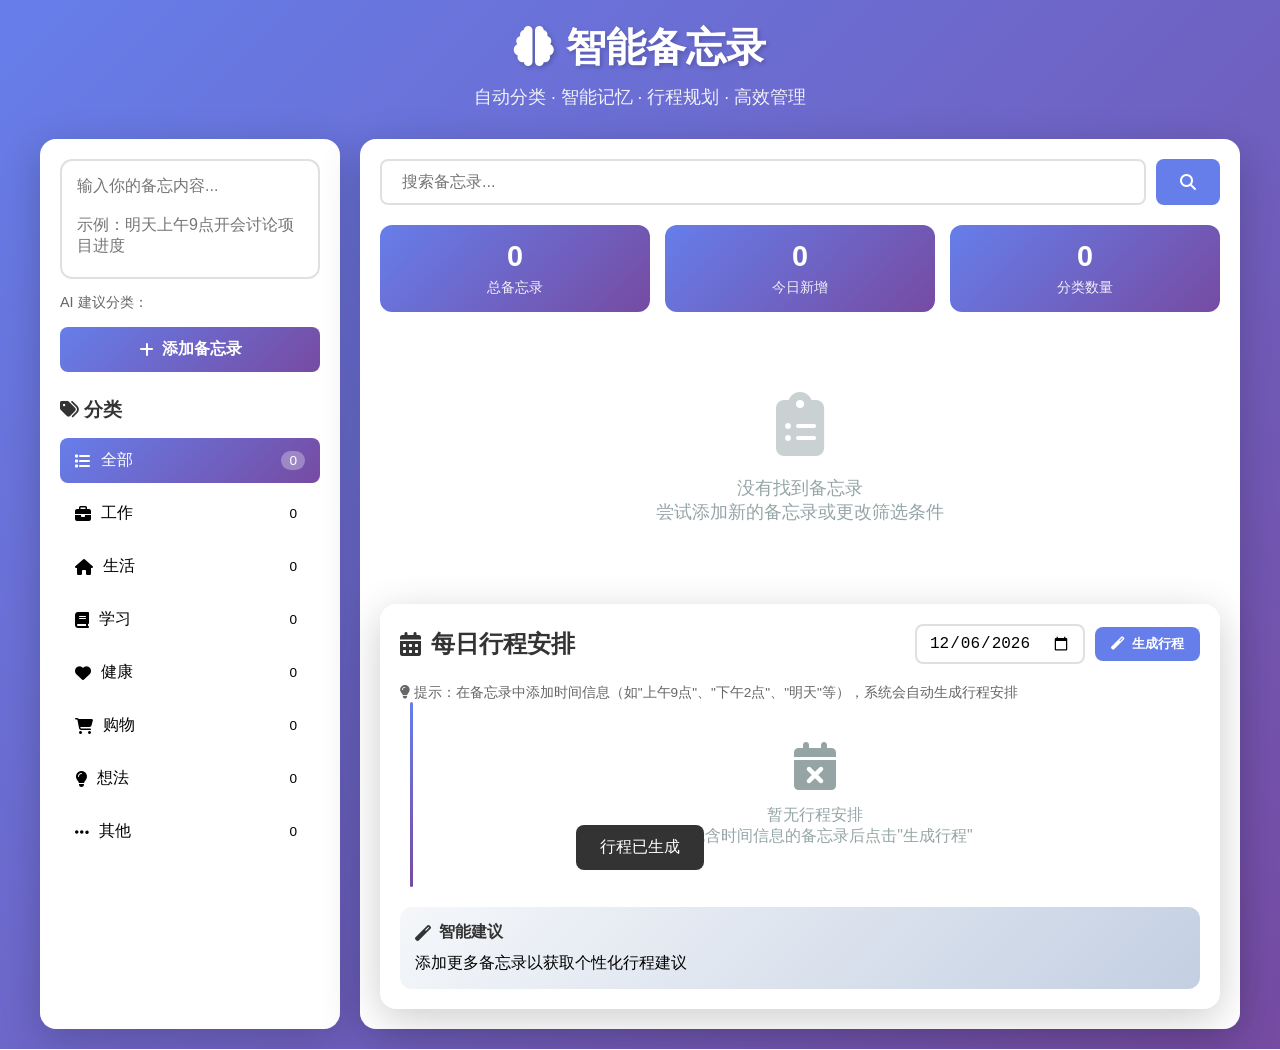
==== memo-app/index.html @ d8750eb3 "Add files via upload" ====
<!DOCTYPE html>
<html lang="zh-CN">
<head>
    <meta charset="UTF-8">
    <meta name="viewport" content="width=device-width, initial-scale=1.0">
    <title>智能备忘录 - 自动分类与行程规划</title>
    <link rel="stylesheet" href="https://cdnjs.cloudflare.com/ajax/libs/font-awesome/6.4.0/css/all.min.css">
    <style>
        * {
            margin: 0;
            padding: 0;
            box-sizing: border-box;
        }

        body {
            font-family: -apple-system, BlinkMacSystemFont, 'Segoe UI', Roboto, Oxygen, Ubuntu, sans-serif;
            background: linear-gradient(135deg, #667eea 0%, #764ba2 100%);
            min-height: 100vh;
            padding: 20px;
        }

        .container {
            max-width: 1200px;
            margin: 0 auto;
        }

        header {
            text-align: center;
            color: white;
            margin-bottom: 30px;
        }

        header h1 {
            font-size: 2.5rem;
            margin-bottom: 10px;
            text-shadow: 2px 2px 4px rgba(0,0,0,0.2);
        }

        header p {
            font-size: 1.1rem;
            opacity: 0.9;
        }

        .main-content {
            display: grid;
            grid-template-columns: 300px 1fr;
            gap: 20px;
        }

        /* 左侧面板 */
        .sidebar {
            background: white;
            border-radius: 16px;
            padding: 20px;
            box-shadow: 0 10px 40px rgba(0,0,0,0.2);
        }

        .input-area {
            margin-bottom: 25px;
        }

        .input-area textarea {
            width: 100%;
            height: 120px;
            border: 2px solid #e0e0e0;
            border-radius: 12px;
            padding: 15px;
            font-size: 1rem;
            resize: none;
            transition: all 0.3s ease;
            font-family: inherit;
        }

        .input-area textarea:focus {
            outline: none;
            border-color: #667eea;
            box-shadow: 0 0 0 3px rgba(102, 126, 234, 0.1);
        }

        .btn {
            display: inline-flex;
            align-items: center;
            justify-content: center;
            gap: 8px;
            padding: 12px 24px;
            border: none;
            border-radius: 8px;
            font-size: 1rem;
            cursor: pointer;
            transition: all 0.3s ease;
            font-weight: 600;
        }

        .btn-primary {
            background: linear-gradient(135deg, #667eea 0%, #764ba2 100%);
            color: white;
            width: 100%;
            margin-top: 10px;
        }

        .btn-primary:hover {
            transform: translateY(-2px);
            box-shadow: 0 5px 20px rgba(102, 126, 234, 0.4);
        }

        .category-list {
            list-style: none;
        }

        .category-item {
            display: flex;
            align-items: center;
            gap: 10px;
            padding: 12px 15px;
            border-radius: 8px;
            cursor: pointer;
            transition: all 0.3s ease;
            margin-bottom: 8px;
        }

        .category-item:hover {
            background: #f5f5f5;
        }

        .category-item.active {
            background: linear-gradient(135deg, #667eea 0%, #764ba2 100%);
            color: white;
        }

        .category-item .count {
            margin-left: auto;
            background: rgba(255,255,255,0.3);
            padding: 2px 8px;
            border-radius: 12px;
            font-size: 0.85rem;
        }

        .category-item.active .count {
            background: rgba(255,255,255,0.3);
        }

        /* 右侧面板 */
        .content {
            background: white;
            border-radius: 16px;
            padding: 20px;
            box-shadow: 0 10px 40px rgba(0,0,0,0.2);
        }

        .search-bar {
            display: flex;
            gap: 10px;
            margin-bottom: 20px;
        }

        .search-bar input {
            flex: 1;
            padding: 12px 20px;
            border: 2px solid #e0e0e0;
            border-radius: 8px;
            font-size: 1rem;
            transition: all 0.3s ease;
        }

        .search-bar input:focus {
            outline: none;
            border-color: #667eea;
        }

        .stats {
            display: flex;
            gap: 15px;
            margin-bottom: 20px;
            flex-wrap: wrap;
        }

        .stat-card {
            background: linear-gradient(135deg, #667eea 0%, #764ba2 100%);
            color: white;
            padding: 15px 20px;
            border-radius: 12px;
            flex: 1;
            min-width: 120px;
            text-align: center;
        }

        .stat-card h3 {
            font-size: 1.8rem;
            margin-bottom: 5px;
        }

        .stat-card p {
            font-size: 0.9rem;
            opacity: 0.9;
        }

        .memo-list {
            display: grid;
            gap: 15px;
            max-height: 600px;
            overflow-y: auto;
        }

        .memo-card {
            background: #f8f9fa;
            border-radius: 12px;
            padding: 20px;
            border-left: 4px solid;
            transition: all 0.3s ease;
            position: relative;
        }

        .memo-card:hover {
            transform: translateX(5px);
            box-shadow: 0 5px 15px rgba(0,0,0,0.1);
        }

        .memo-card.work { border-left-color: #e74c3c; }
        .memo-card.life { border-left-color: #2ecc71; }
        .memo-card.study { border-left-color: #3498db; }
        .memo-card.health { border-left-color: #e91e63; }
        .memo-card.shopping { border-left-color: #f39c12; }
        .memo-card.idea { border-left-color: #9b59b6; }
        .memo-card.other { border-left-color: #95a5a6; }

        .memo-header {
            display: flex;
            justify-content: space-between;
            align-items: flex-start;
            margin-bottom: 10px;
        }

        .memo-category {
            display: inline-flex;
            align-items: center;
            gap: 5px;
            padding: 4px 10px;
            border-radius: 20px;
            font-size: 0.85rem;
            font-weight: 500;
        }

        .memo-category.work { background: #fdeaea; color: #e74c3c; }
        .memo-category.life { background: #e8f8f5; color: #2ecc71; }
        .memo-category.study { background: #ebf5fb; color: #3498db; }
        .memo-category.health { background: #fce4ec; color: #e91e63; }
        .memo-category.shopping { background: #fef9e7; color: #f39c12; }
        .memo-category.idea { background: #f4ecf7; color: #9b59b6; }
        .memo-category.other { background: #f2f3f4; color: #95a5a6; }

        .memo-actions {
            display: flex;
            gap: 8px;
        }

        .memo-actions button {
            background: none;
            border: none;
            cursor: pointer;
            padding: 5px;
            border-radius: 4px;
            transition: all 0.3s ease;
            color: #7f8c8d;
        }

        .memo-actions button:hover {
            background: #e0e0e0;
            color: #333;
        }

        .memo-content {
            font-size: 1rem;
            line-height: 1.6;
            color: #333;
            margin-bottom: 10px;
            white-space: pre-wrap;
        }

        .memo-footer {
            display: flex;
            justify-content: space-between;
            font-size: 0.85rem;
            color: #95a5a6;
        }

        .empty-state {
            text-align: center;
            padding: 60px 20px;
            color: #95a5a6;
        }

        .empty-state i {
            font-size: 4rem;
            margin-bottom: 20px;
            opacity: 0.5;
        }

        .empty-state p {
            font-size: 1.1rem;
        }

        /* 响应式设计 */
        @media (max-width: 900px) {
            .main-content {
                grid-template-columns: 1fr;
            }
        }

        /* 滚动条样式 */
        ::-webkit-scrollbar {
            width: 8px;
        }

        ::-webkit-scrollbar-track {
            background: #f1f1f1;
            border-radius: 4px;
        }

        ::-webkit-scrollbar-thumb {
            background: #c1c1c1;
            border-radius: 4px;
        }

        ::-webkit-scrollbar-thumb:hover {
            background: #a8a8a8;
        }

        /* 提示框 */
        .toast {
            position: fixed;
            bottom: 30px;
            left: 50%;
            transform: translateX(-50%) translateY(100px);
            background: #333;
            color: white;
            padding: 12px 24px;
            border-radius: 8px;
            transition: transform 0.3s ease;
            z-index: 1000;
        }

        .toast.show {
            transform: translateX(-50%) translateY(0);
        }

        /* 分类建议 */
        .category-suggestion {
            display: flex;
            gap: 8px;
            margin-top: 10px;
            flex-wrap: wrap;
        }

        .suggestion-tag {
            padding: 6px 12px;
            background: #f0f0f0;
            border-radius: 20px;
            font-size: 0.85rem;
            cursor: pointer;
            transition: all 0.3s ease;
            border: 2px solid transparent;
        }

        .suggestion-tag:hover {
            background: #e0e0e0;
        }

        .suggestion-tag.selected {
            background: linear-gradient(135deg, #667eea 0%, #764ba2 100%);
            color: white;
        }

        .suggestion-label {
            font-size: 0.9rem;
            color: #666;
            margin-bottom: 5px;
        }

        /* 行程规划样式 */
        .schedule-container {
            background: white;
            border-radius: 16px;
            padding: 20px;
            box-shadow: 0 10px 40px rgba(0,0,0,0.2);
            margin-top: 20px;
        }

        .schedule-header {
            display: flex;
            justify-content: space-between;
            align-items: center;
            margin-bottom: 20px;
        }

        .schedule-header h2 {
            color: #333;
            display: flex;
            align-items: center;
            gap: 10px;
        }

        .schedule-date-selector {
            display: flex;
            align-items: center;
            gap: 10px;
        }

        .schedule-date-selector input {
            padding: 8px 12px;
            border: 2px solid #e0e0e0;
            border-radius: 8px;
            font-size: 1rem;
        }

        .schedule-date-selector button {
            padding: 8px 16px;
            background: #667eea;
            color: white;
            border: none;
            border-radius: 8px;
            cursor: pointer;
        }

        .timeline {
            position: relative;
            padding-left: 30px;
        }

        .timeline::before {
            content: '';
            position: absolute;
            left: 10px;
            top: 0;
            bottom: 0;
            width: 3px;
            background: linear-gradient(to bottom, #667eea, #764ba2);
            border-radius: 2px;
        }

        .time-slot {
            position: relative;
            margin-bottom: 15px;
            padding: 15px;
            background: #f8f9fa;
            border-radius: 12px;
            border-left: 4px solid #667eea;
        }

        .time-slot::before {
            content: '';
            position: absolute;
            left: -25px;
            top: 20px;
            width: 12px;
            height: 12px;
            background: #667eea;
            border-radius: 50%;
            border: 3px solid white;
            box-shadow: 0 0 0 3px #667eea;
        }

        .time-label {
            font-weight: 600;
            color: #667eea;
            margin-bottom: 8px;
            display: flex;
            align-items: center;
            gap: 8px;
        }

        .time-content {
            color: #333;
            line-height: 1.6;
        }

        .time-content.work { border-left-color: #e74c3c; }
        .time-content.life { border-left-color: #2ecc71; }
        .time-content.study { border-left-color: #3498db; }
        .time-content.health { border-left-color: #e91e63; }
        .time-content.shopping { border-left-color: #f39c12; }
        .time-content.idea { border-left-color: #9b59b6; }

        .time-category {
            display: inline-flex;
            align-items: center;
            gap: 5px;
            padding: 3px 8px;
            border-radius: 15px;
            font-size: 0.8rem;
            margin-left: 10px;
        }

        .time-category.work { background: #fdeaea; color: #e74c3c; }
        .time-category.life { background: #e8f8f5; color: #2ecc71; }
        .time-category.study { background: #ebf5fb; color: #3498db; }
        .time-category.health { background: #fce4ec; color: #e91e63; }
        .time-category.shopping { background: #fef9e7; color: #f39c12; }
        .time-category.idea { background: #f4ecf7; color: #9b59b6; }

        .no-schedule {
            text-align: center;
            padding: 40px;
            color: #95a5a6;
        }

        .schedule-tips {
            background: linear-gradient(135deg, #f5f7fa 0%, #c3cfe2 100%);
            border-radius: 12px;
            padding: 15px;
            margin-top: 20px;
        }

        .schedule-tips h4 {
            color: #333;
            margin-bottom: 10px;
            display: flex;
            align-items: center;
            gap: 8px;
        }

        .tip-item {
            display: flex;
            align-items: center;
            gap: 10px;
            padding: 8px;
            background: white;
            border-radius: 8px;
            margin-bottom: 8px;
        }

        .tip-item:last-child {
            margin-bottom: 0;
        }

        .tip-icon {
            width: 30px;
            height: 30px;
            background: #667eea;
            color: white;
            border-radius: 50%;
            display: flex;
            align-items: center;
            justify-content: center;
            font-size: 0.9rem;
        }

        .schedule-btn {
            background: linear-gradient(135deg, #667eea 0%, #764ba2 100%);
            color: white;
            border: none;
            padding: 10px 20px;
            border-radius: 8px;
            cursor: pointer;
            display: flex;
            align-items: center;
            gap: 8px;
            font-weight: 600;
        }

        .schedule-btn:hover {
            transform: translateY(-2px);
            box-shadow: 0 5px 20px rgba(102, 126, 234, 0.4);
        }

        .time-input-hint {
            font-size: 0.85rem;
            color: #666;
            margin-top: 5px;
        }

        .priority-high {
            border-left-color: #e74c3c !important;
        }

        .priority-medium {
            border-left-color: #f39c12 !important;
        }

        .priority-low {
            border-left-color: #2ecc71 !important;
        }

        .priority-badge {
            font-size: 0.75rem;
            padding: 2px 6px;
            border-radius: 10px;
            margin-left: 5px;
        }

        .priority-high { background: #fdeaea; color: #e74c3c; }
        .priority-medium { background: #fef9e7; color: #f39c12; }
        .priority-low { background: #e8f8f5; color: #2ecc71; }
    </style>
</head>
<body>
    <div class="container">
        <header>
            <h1><i class="fas fa-brain"></i> 智能备忘录</h1>
            <p>自动分类 · 智能记忆 · 行程规划 · 高效管理</p>
        </header>

        <div class="main-content">
            <!-- 左侧面板 -->
            <aside class="sidebar">
                <div class="input-area">
                    <textarea id="memoInput" placeholder="输入你的备忘内容...&#10;&#10;示例：明天上午9点开会讨论项目进度"></textarea>
                    <div class="category-suggestion" id="categorySuggestion">
                        <span class="suggestion-label">AI 建议分类：</span>
                    </div>
                    <button class="btn btn-primary" onclick="addMemo()">
                        <i class="fas fa-plus"></i> 添加备忘录
                    </button>
                </div>

                <h3 style="margin-bottom: 15px; color: #333;">
                    <i class="fas fa-tags"></i> 分类
                </h3>
                <ul class="category-list" id="categoryList">
                    <li class="category-item active" data-category="all" onclick="filterByCategory('all')">
                        <i class="fas fa-list"></i>
                        <span>全部</span>
                        <span class="count" id="countAll">0</span>
                    </li>
                    <li class="category-item" data-category="work" onclick="filterByCategory('work')">
                        <i class="fas fa-briefcase"></i>
                        <span>工作</span>
                        <span class="count" id="countWork">0</span>
                    </li>
                    <li class="category-item" data-category="life" onclick="filterByCategory('life')">
                        <i class="fas fa-home"></i>
                        <span>生活</span>
                        <span class="count" id="countLife">0</span>
                    </li>
                    <li class="category-item" data-category="study" onclick="filterByCategory('study')">
                        <i class="fas fa-book"></i>
                        <span>学习</span>
                        <span class="count" id="countStudy">0</span>
                    </li>
                    <li class="category-item" data-category="health" onclick="filterByCategory('health')">
                        <i class="fas fa-heart"></i>
                        <span>健康</span>
                        <span class="count" id="countHealth">0</span>
                    </li>
                    <li class="category-item" data-category="shopping" onclick="filterByCategory('shopping')">
                        <i class="fas fa-shopping-cart"></i>
                        <span>购物</span>
                        <span class="count" id="countShopping">0</span>
                    </li>
                    <li class="category-item" data-category="idea" onclick="filterByCategory('idea')">
                        <i class="fas fa-lightbulb"></i>
                        <span>想法</span>
                        <span class="count" id="countIdea">0</span>
                    </li>
                    <li class="category-item" data-category="other" onclick="filterByCategory('other')">
                        <i class="fas fa-ellipsis-h"></i>
                        <span>其他</span>
                        <span class="count" id="countOther">0</span>
                    </li>
                </ul>
            </aside>

            <!-- 右侧面板 -->
            <main class="content">
                <div class="search-bar">
                    <input type="text" id="searchInput" placeholder="搜索备忘录..." oninput="searchMemos()">
                    <button class="btn" style="background: #667eea; color: white;" onclick="searchMemos()">
                        <i class="fas fa-search"></i>
                    </button>
                </div>

                <div class="stats">
                    <div class="stat-card">
                        <h3 id="totalCount">0</h3>
                        <p>总备忘录</p>
                    </div>
                    <div class="stat-card">
                        <h3 id="todayCount">0</h3>
                        <p>今日新增</p>
                    </div>
                    <div class="stat-card">
                        <h3 id="categoryCount">0</h3>
                        <p>分类数量</p>
                    </div>
                </div>

                <div class="memo-list" id="memoList">
                    <div class="empty-state">
                        <i class="fas fa-clipboard-list"></i>
                        <p>还没有备忘录</p>
                        <p>在左侧输入框中添加你的第一条备忘录吧！</p>
                    </div>
                </div>

                <!-- 行程规划模块 -->
                <div class="schedule-container" id="scheduleContainer">
                    <div class="schedule-header">
                        <h2><i class="fas fa-calendar-alt"></i> 每日行程安排</h2>
                        <div class="schedule-date-selector">
                            <input type="date" id="scheduleDate">
                            <button class="schedule-btn" onclick="generateSchedule()">
                                <i class="fas fa-magic"></i> 生成行程
                            </button>
                        </div>
                    </div>
                    
                    <p class="time-input-hint">
                        <i class="fas fa-lightbulb"></i> 
                        提示：在备忘录中添加时间信息（如"上午9点"、"下午2点"、"明天"等），系统会自动生成行程安排
                    </p>

                    <div class="timeline" id="scheduleTimeline">
                        <div class="no-schedule">
                            <i class="fas fa-calendar-times" style="font-size: 3rem; margin-bottom: 15px;"></i>
                            <p>暂无行程安排</p>
                            <p>添加包含时间信息的备忘录后点击"生成行程"</p>
                        </div>
                    </div>

                    <div class="schedule-tips" id="scheduleTips">
                        <h4><i class="fas fa-magic"></i> 智能建议</h4>
                        <div id="tipsContent">
                            <p>添加更多备忘录以获取个性化行程建议</p>
                        </div>
                    </div>
                </div>
            </main>
        </div>
    </div>

    <div class="toast" id="toast"></div>

    <script>
        // 分类规则配置
        const categoryRules = {
            work: {
                name: '工作',
                icon: 'briefcase',
                color: '#e74c3c',
                keywords: ['会议', '项目', '报告', '客户', '邮件', 'deadline', '截止', '进度', '任务', '工作', '公司', '团队', '汇报', '计划', 'kpi', '绩效', '加班', '出差', '办公', '同事', '经理', '领导', '部门', '预算', '方案', '策划', '谈判', '签约', '合同']
            },
            life: {
                name: '生活',
                icon: 'home',
                color: '#2ecc71',
                keywords: ['吃饭', '睡觉', '出行', '交通', '电影', '音乐', '旅游', '周末', '聚会', '生日', '节日', '家人', '朋友', '约会', '打扫', '清洁', '洗碗', '洗衣', '做饭', '菜谱', '食谱', '超市', '购物', '生活', '日常', '家务', '宠物', '遛狗', '散步']
            },
            study: {
                name: '学习',
                icon: 'book',
                color: '#3498db',
                keywords: ['学习', '课程', '考试', '作业', '论文', '阅读', '书籍', '笔记', '练习', '研究', '知识', '技能', '培训', '教育', '学校', '大学', '研究生', '博士', '证书', '考试', '复习', '预习', '背诵', '单词', '语法', '算法', '编程', '代码']
            },
            health: {
                name: '健康',
                icon: 'heart',
                color: '#e91e63',
                keywords: ['运动', '健身', '跑步', '游泳', '瑜伽', '冥想', '饮食', '睡眠', '体检', '医院', '药物', '健康', '减肥', '增肌', '蛋白粉', '维生素', '锻炼', '拉伸', '热身', '放松', '休息', '作息', '喝水', '水果', '蔬菜']
            },
            shopping: {
                name: '购物',
                icon: 'shopping-cart',
                color: '#f39c12',
                keywords: ['买', '购', '购物', '下单', '订单', '快递', '物流', '收货', '退货', '换货', '优惠', '折扣', '促销', '比价', '价格', '商品', '品牌', '款式', '尺码', '颜色', '支付', '付款', '钱包', '淘宝', '京东', '拼多多']
            },
            idea: {
                name: '想法',
                icon: 'lightbulb',
                color: '#9b59b6',
                keywords: ['想法', '灵感', '创意', '思考', '计划', '目标', '梦想', '愿望', '想法', '点子', '思路', '设计', '规划', '展望', '未来', '假设', '如果', '假设', '想象', '思考', '反思', '总结']
            }
        };

        // 从localStorage加载数据
        let memos = JSON.parse(localStorage.getItem('memos')) || [];
        let currentCategory = 'all';
        let schedules = JSON.parse(localStorage.getItem('schedules')) || {};

        // 时间识别规则
        const timePatterns = {
            specific: [
                { regex: /(\d{1,2})[点时:：](\d{0,2})分?/, handler: (h, m) => ({ hour: parseInt(h), minute: parseInt(m) || 0 }) },
                { regex: /上午(\d{1,2})[点时:：]?(\d{0,2})分?/, handler: (h, m) => ({ hour: parseInt(h), minute: parseInt(m) || 0 }) },
                { regex: /下午(\d{1,2})[点时:：]?(\d{0,2})分?/, handler: (h, m) => ({ hour: parseInt(h) + 12, minute: parseInt(m) || 0 }) },
                { regex: /晚上(\d{1,2})[点时:：]?(\d{0,2})分?/, handler: (h, m) => ({ hour: parseInt(h) + 12, minute: parseInt(m) || 0 }) },
                { regex: /中午(\d{1,2})[点时:：]?(\d{0,2})分?/, handler: (h, m) => ({ hour: parseInt(h), minute: parseInt(m) || 0 }) }
            ],
            period: [
                { regex: /早晨|早上|清晨/, hour: 7, minute: 0 },
                { regex: /上午/, hour: 9, minute: 0 },
                { regex: /中午/, hour: 12, minute: 0 },
                { regex: /下午/, hour: 14, minute: 0 },
                { regex: /傍晚/, hour: 17, minute: 0 },
                { regex: /晚上/, hour: 19, minute: 0 },
                { regex: /深夜|凌晨/, hour: 23, minute: 0 }
            ],
            relative: [
                { regex: /今天/, handler: () => new Date() },
                { regex: /明天/, handler: () => { const d = new Date(); d.setDate(d.getDate() + 1); return d; } },
                { regex: /后天/, handler: () => { const d = new Date(); d.setDate(d.getDate() + 2); return d; } },
                { regex: /大后天/, handler: () => { const d = new Date(); d.setDate(d.getDate() + 3); return d; } },
                { regex: /下周(\d|一|二|三|四|五|六|日)/, handler: (day) => { 
                    const days = {'1': 1, '2': 2, '3': 3, '4': 4, '5': 5, '6': 6, '7': 7, '一': 1, '二': 2, '三': 3, '四': 4, '五': 5, '六': 6, '日': 7};
                    const d = new Date();
                    d.setDate(d.getDate() + 7 + (days[day] || 1) - d.getDay());
                    return d;
                }},
                { regex: /周末/, handler: () => { const d = new Date(); const day = d.getDay(); d.setDate(d.getDate() + (6 - day)); return d; } }
            ],
            dayOfWeek: [
                { regex: /周(\d|一|二|三|四|五|六|日)/, handler: (day) => {
                    const days = {'1': 1, '2': 2, '3': 3, '4': 4, '5': 5, '6': 6, '7': 7, '一': 1, '二': 2, '三': 3, '四': 4, '五': 5, '六': 6, '日': 7};
                    const d = new Date();
                    const currentDay = d.getDay();
                    const targetDay = days[day] || 1;
                    const diff = targetDay - currentDay;
                    d.setDate(d.getDate() + (diff <= 0 ? diff + 7 : diff));
                    return d;
                }}
            ]
        };

        // 优先级关键词
        const priorityKeywords = {
            high: ['紧急', '重要', '尽快', '立即', '优先', '必须', '关键'],
            medium: ['需要', '计划', '安排', '准备', '处理'],
            low: ['有空', '有时间', '方便时', '稍后', '以后']
        };

        // 智能分类函数
        function classifyMemo(text) {
            const scores = {};
            const lowerText = text.toLowerCase();

            for (const [category, rules] of Object.entries(categoryRules)) {
                scores[category] = 0;
                for (const keyword of rules.keywords) {
                    if (lowerText.includes(keyword.toLowerCase())) {
                        scores[category] += 1;
                    }
                }
            }

            // 找出得分最高的分类
            let maxScore = 0;
            let bestCategory = 'other';

            for (const [category, score] of Object.entries(scores)) {
                if (score > maxScore) {
                    maxScore = score;
                    bestCategory = category;
                }
            }

            return {
                category: bestCategory,
                confidence: maxScore > 0 ? Math.min(100, maxScore * 20) : 0
            };
        }

        // 显示分类建议
        function showCategorySuggestions(text) {
            const suggestionDiv = document.getElementById('categorySuggestion');
            if (!text.trim()) {
                suggestionDiv.innerHTML = '<span class="suggestion-label">AI 建议分类：</span>';
                return;
            }

            const result = classifyMemo(text);
            const html = `
                <span class="suggestion-label">AI 建议分类：</span>
                <span class="suggestion-tag selected" data-category="${result.category}">
                    <i class="fas fa-${categoryRules[result.category].icon}"></i>
                    ${categoryRules[result.category].name}
                    ${result.confidence > 0 ? `(${result.confidence}%)` : ''}
                </span>
            `;

            suggestionDiv.innerHTML = html;
        }

        // 添加备忘录
        function addMemo() {
            const input = document.getElementById('memoInput');
            const text = input.value.trim();

            if (!text) {
                showToast('请输入备忘内容');
                return;
            }

            const classification = classifyMemo(text);
            const memo = {
                id: Date.now(),
                content: text,
                category: classification.category,
                confidence: classification.confidence,
                createdAt: new Date().toISOString(),
                updatedAt: new Date().toISOString()
            };

            memos.unshift(memo);
            saveMemos();
            renderMemos();
            updateStats();
            updateCategoryCounts();
            generateSchedule();

            input.value = '';
            document.getElementById('categorySuggestion').innerHTML = '<span class="suggestion-label">AI 建议分类：</span>';
            showToast('备忘录已添加');
        }

        // 保存到localStorage
        function saveMemos() {
            localStorage.setItem('memos', JSON.stringify(memos));
        }

        // 保存行程到localStorage
        function saveSchedules() {
            localStorage.setItem('schedules', JSON.stringify(schedules));
        }

        // 从文本中提取时间信息
        function extractTimeFromText(text) {
            const result = {
                date: null,
                hour: null,
                minute: null,
                hasTime: false
            };

            // 提取具体时间
            for (const pattern of timePatterns.specific) {
                const match = text.match(pattern.regex);
                if (match) {
                    const time = pattern.handler(match[1], match[2]);
                    result.hour = time.hour;
                    result.minute = time.minute;
                    result.hasTime = true;
                    break;
                }
            }

            // 如果没有具体时间，提取时间段
            if (!result.hasTime) {
                for (const pattern of timePatterns.period) {
                    if (pattern.regex.test(text)) {
                        result.hour = pattern.hour;
                        result.minute = pattern.minute;
                        result.hasTime = true;
                        break;
                    }
                }
            }

            // 提取日期
            for (const pattern of timePatterns.relative) {
                const match = text.match(pattern.regex);
                if (match) {
                    result.date = pattern.handler(match[1]);
                    break;
                }
            }

            // 提取周几
            if (!result.date) {
                for (const pattern of timePatterns.dayOfWeek) {
                    const match = text.match(pattern.regex);
                    if (match) {
                        result.date = pattern.handler(match[1]);
                        break;
                    }
                }
            }

            // 默认日期为今天
            if (!result.date) {
                result.date = new Date();
            }

            return result;
        }

        // 检测优先级
        function detectPriority(text) {
            const lowerText = text.toLowerCase();
            
            for (const keywords of priorityKeywords.high) {
                if (lowerText.includes(keywords)) return 'high';
            }
            
            for (const keywords of priorityKeywords.medium) {
                if (lowerText.includes(keywords)) return 'medium';
            }
            
            return 'low';
        }

        // 格式化时间显示
        function formatTimeDisplay(hour, minute) {
            const period = hour < 12 ? '上午' : hour < 18 ? '下午' : '晚上';
            const displayHour = hour > 12 ? hour - 12 : hour;
            return `${period}${displayHour}:${String(minute).padStart(2, '0')}`;
        }

        // 生成每日行程
        function generateSchedule() {
            const dateInput = document.getElementById('scheduleDate');
            let targetDate = dateInput.value ? new Date(dateInput.value) : new Date();
            
            // 过滤出包含时间信息的备忘录
            const memosWithTime = memos.map(memo => {
                const timeInfo = extractTimeFromText(memo.content);
                const priority = detectPriority(memo.content);
                return {
                    ...memo,
                    timeInfo,
                    priority
                };
            }).filter(memo => memo.timeInfo.hasTime);

            // 按日期分组
            const groupedByDate = {};
            memosWithTime.forEach(memo => {
                const dateKey = memo.timeInfo.date.toDateString();
                if (!groupedByDate[dateKey]) {
                    groupedByDate[dateKey] = [];
                }
                groupedByDate[dateKey].push(memo);
            });

            // 获取目标日期的行程
            const targetDateKey = targetDate.toDateString();
            const daySchedule = groupedByDate[targetDateKey] || [];

            // 按时间排序
            daySchedule.sort((a, b) => {
                if (a.timeInfo.hour !== b.timeInfo.hour) {
                    return a.timeInfo.hour - b.timeInfo.hour;
                }
                return a.timeInfo.minute - b.timeInfo.minute;
            });

            // 保存行程
            schedules[targetDateKey] = daySchedule;
            saveSchedules();

            // 渲染行程
            renderSchedule(daySchedule, targetDate);

            // 生成智能建议
            generateSmartSuggestions(daySchedule, targetDate);

            showToast('行程已生成');
        }

        // 渲染行程
        function renderSchedule(schedule, date) {
            const timeline = document.getElementById('scheduleTimeline');
            
            if (schedule.length === 0) {
                timeline.innerHTML = `
                    <div class="no-schedule">
                        <i class="fas fa-calendar-times" style="font-size: 3rem; margin-bottom: 15px;"></i>
                        <p>暂无行程安排</p>
                        <p>添加包含时间信息的备忘录后点击"生成行程"</p>
                    </div>
                `;
                return;
            }

            timeline.innerHTML = schedule.map(item => {
                const timeStr = formatTimeDisplay(item.timeInfo.hour, item.timeInfo.minute);
                const priorityBadge = item.priority === 'high' ? 
                    '<span class="priority-badge priority-high">紧急</span>' : 
                    item.priority === 'medium' ? '<span class="priority-badge priority-medium">重要</span>' : '';

                return `
                    <div class="time-slot priority-${item.priority}">
                        <div class="time-label">
                            <i class="fas fa-clock"></i>
                            ${timeStr}
                            ${priorityBadge}
                            <span class="time-category ${item.category}">
                                <i class="fas fa-${categoryRules[item.category].icon}"></i>
                                ${categoryRules[item.category].name}
                            </span>
                        </div>
                        <div class="time-content">
                            ${escapeHtml(item.content)}
                        </div>
                    </div>
                `;
            }).join('');
        }

        // 生成智能建议
        function generateSmartSuggestions(schedule, date) {
            const tipsContent = document.getElementById('tipsContent');
            
            if (schedule.length === 0) {
                tipsContent.innerHTML = '<p>添加更多备忘录以获取个性化行程建议</p>';
                return;
            }

            const suggestions = [];
            
            // 分析行程分布
            const categories = {};
            schedule.forEach(item => {
                categories[item.category] = (categories[item.category] || 0) + 1;
            });

            // 生成建议
            if (categories.work && categories.work > 2) {
                suggestions.push({
                    icon: 'coffee',
                    text: '今天工作任务较多，建议在10:00-10:15和15:00-15:15安排休息时间'
                });
            }

            if (categories.health === 0 && schedule.length >= 3) {
                suggestions.push({
                    icon: 'running',
                    text: '今天没有运动安排，建议在下午5点后安排30分钟运动'
                });
            }

            if (categories.study > 0) {
                suggestions.push({
                    icon: 'brain',
                    text: '学习任务建议安排在上午9-11点或晚上8-10点，这是记忆力最佳时段'
                });
            }

            // 检查时间间隔
            const timeSlots = schedule.map(item => item.timeInfo.hour * 60 + item.timeInfo.minute);
            for (let i = 0; i < timeSlots.length - 1; i++) {
                if (timeSlots[i + 1] - timeSlots[i] < 30) {
                    suggestions.push({
                        icon: 'exclamation-circle',
                        text: `${formatTimeDisplay(schedule[i].timeInfo.hour, schedule[i].timeInfo.minute)}和${formatTimeDisplay(schedule[i + 1].timeInfo.hour, schedule[i + 1].timeInfo.minute)}之间时间太紧，建议调整`
                    });
                    break;
                }
            }

            // 高优先级任务建议
            const highPriorityCount = schedule.filter(item => item.priority === 'high').length;
            if (highPriorityCount > 0) {
                suggestions.push({
                    icon: 'star',
                    text: `有${highPriorityCount}个紧急任务，建议优先完成`
                });
            }

            // 默认建议
            if (suggestions.length === 0) {
                suggestions.push({
                    icon: 'check-circle',
                    text: '行程安排合理，建议按计划执行'
                });
            }

            // 渲染建议
            tipsContent.innerHTML = suggestions.map(suggestion => `
                <div class="tip-item">
                    <div class="tip-icon">
                        <i class="fas fa-${suggestion.icon}"></i>
                    </div>
                    <span>${suggestion.text}</span>
                </div>
            `).join('');
        }

        // 初始化日期选择器
        function initDatePicker() {
            const dateInput = document.getElementById('scheduleDate');
            const today = new Date();
            const dateStr = today.toISOString().split('T')[0];
            dateInput.value = dateStr;
            dateInput.min = dateStr;
        }

        // 渲染备忘录列表
        function renderMemos(filteredMemos = null) {
            const list = document.getElementById('memoList');
            const memosToRender = filteredMemos || getFilteredMemos();

            if (memosToRender.length === 0) {
                list.innerHTML = `
                    <div class="empty-state">
                        <i class="fas fa-clipboard-list"></i>
                        <p>没有找到备忘录</p>
                        <p>尝试添加新的备忘录或更改筛选条件</p>
                    </div>
                `;
                return;
            }

            list.innerHTML = memosToRender.map(memo => `
                <div class="memo-card ${memo.category}" data-id="${memo.id}">
                    <div class="memo-header">
                        <span class="memo-category ${memo.category}">
                            <i class="fas fa-${categoryRules[memo.category].icon}"></i>
                            ${categoryRules[memo.category].name}
                        </span>
                        <div class="memo-actions">
                            <button onclick="editMemo(${memo.id})" title="编辑">
                                <i class="fas fa-edit"></i>
                            </button>
                            <button onclick="deleteMemo(${memo.id})" title="删除">
                                <i class="fas fa-trash"></i>
                            </button>
                        </div>
                    </div>
                    <div class="memo-content">${escapeHtml(memo.content)}</div>
                    <div class="memo-footer">
                        <span><i class="fas fa-clock"></i> ${formatDate(memo.createdAt)}</span>
                        <span>${memo.confidence > 0 ? `置信度: ${memo.confidence}%` : ''}</span>
                    </div>
                </div>
            `).join('');
        }

        // 获取过滤后的备忘录
        function getFilteredMemos() {
            if (currentCategory === 'all') {
                return memos;
            }
            return memos.filter(memo => memo.category === currentCategory);
        }

        // 按分类筛选
        function filterByCategory(category) {
            currentCategory = category;
            document.querySelectorAll('.category-item').forEach(item => {
                item.classList.remove('active');
                if (item.dataset.category === category) {
                    item.classList.add('active');
                }
            });
            renderMemos();
        }

        // 搜索备忘录
        function searchMemos() {
            const query = document.getElementById('searchInput').value.toLowerCase();
            if (!query) {
                renderMemos();
                return;
            }

            const filtered = memos.filter(memo =>
                memo.content.toLowerCase().includes(query) ||
                categoryRules[memo.category].name.toLowerCase().includes(query)
            );
            renderMemos(filtered);
        }

        // 编辑备忘录
        function editMemo(id) {
            const memo = memos.find(m => m.id === id);
            if (!memo) return;

            const newContent = prompt('编辑备忘录:', memo.content);
            if (newContent === null) return;

            const classification = classifyMemo(newContent);
            memo.content = newContent;
            memo.category = classification.category;
            memo.confidence = classification.confidence;
            memo.updatedAt = new Date().toISOString();

            saveMemos();
            renderMemos();
            updateCategoryCounts();
            generateSchedule();
            showToast('备忘录已更新');
        }

        // 删除备忘录
        function deleteMemo(id) {
            if (!confirm('确定要删除这条备忘录吗？')) return;

            memos = memos.filter(m => m.id !== id);
            saveMemos();
            renderMemos();
            updateStats();
            updateCategoryCounts();
            generateSchedule();
            showToast('备忘录已删除');
        }

        // 更新统计数据
        function updateStats() {
            document.getElementById('totalCount').textContent = memos.length;

            const today = new Date().toDateString();
            const todayMemos = memos.filter(memo =>
                new Date(memo.createdAt).toDateString() === today
            );
            document.getElementById('todayCount').textContent = todayMemos.length;

            const categories = new Set(memos.map(m => m.category));
            document.getElementById('categoryCount').textContent = categories.size;
        }

        // 更新分类计数
        function updateCategoryCounts() {
            document.getElementById('countAll').textContent = memos.length;

            for (const category of Object.keys(categoryRules)) {
                const count = memos.filter(m => m.category === category).length;
                const element = document.getElementById(`count${category.charAt(0).toUpperCase() + category.slice(1)}`);
                if (element) {
                    element.textContent = count;
                }
            }
        }

        // 格式化日期
        function formatDate(dateString) {
            const date = new Date(dateString);
            const now = new Date();
            const diff = now - date;

            if (diff < 60000) return '刚刚';
            if (diff < 3600000) return `${Math.floor(diff / 60000)} 分钟前`;
            if (diff < 86400000) return `${Math.floor(diff / 3600000)} 小时前`;
            if (diff < 604800000) return `${Math.floor(diff / 86400000)} 天前`;

            return date.toLocaleDateString('zh-CN', {
                year: 'numeric',
                month: 'short',
                day: 'numeric',
                hour: '2-digit',
                minute: '2-digit'
            });
        }

        // HTML转义
        function escapeHtml(text) {
            const div = document.createElement('div');
            div.textContent = text;
            return div.innerHTML;
        }

        // 显示提示
        function showToast(message) {
            const toast = document.getElementById('toast');
            toast.textContent = message;
            toast.classList.add('show');
            setTimeout(() => toast.classList.remove('show'), 3000);
        }

        // 实时显示分类建议
        document.getElementById('memoInput').addEventListener('input', (e) => {
            showCategorySuggestions(e.target.value);
        });

        // 初始化
        initDatePicker();
        renderMemos();
        updateStats();
        updateCategoryCounts();
        generateSchedule();
    </script>
</body>
</html>
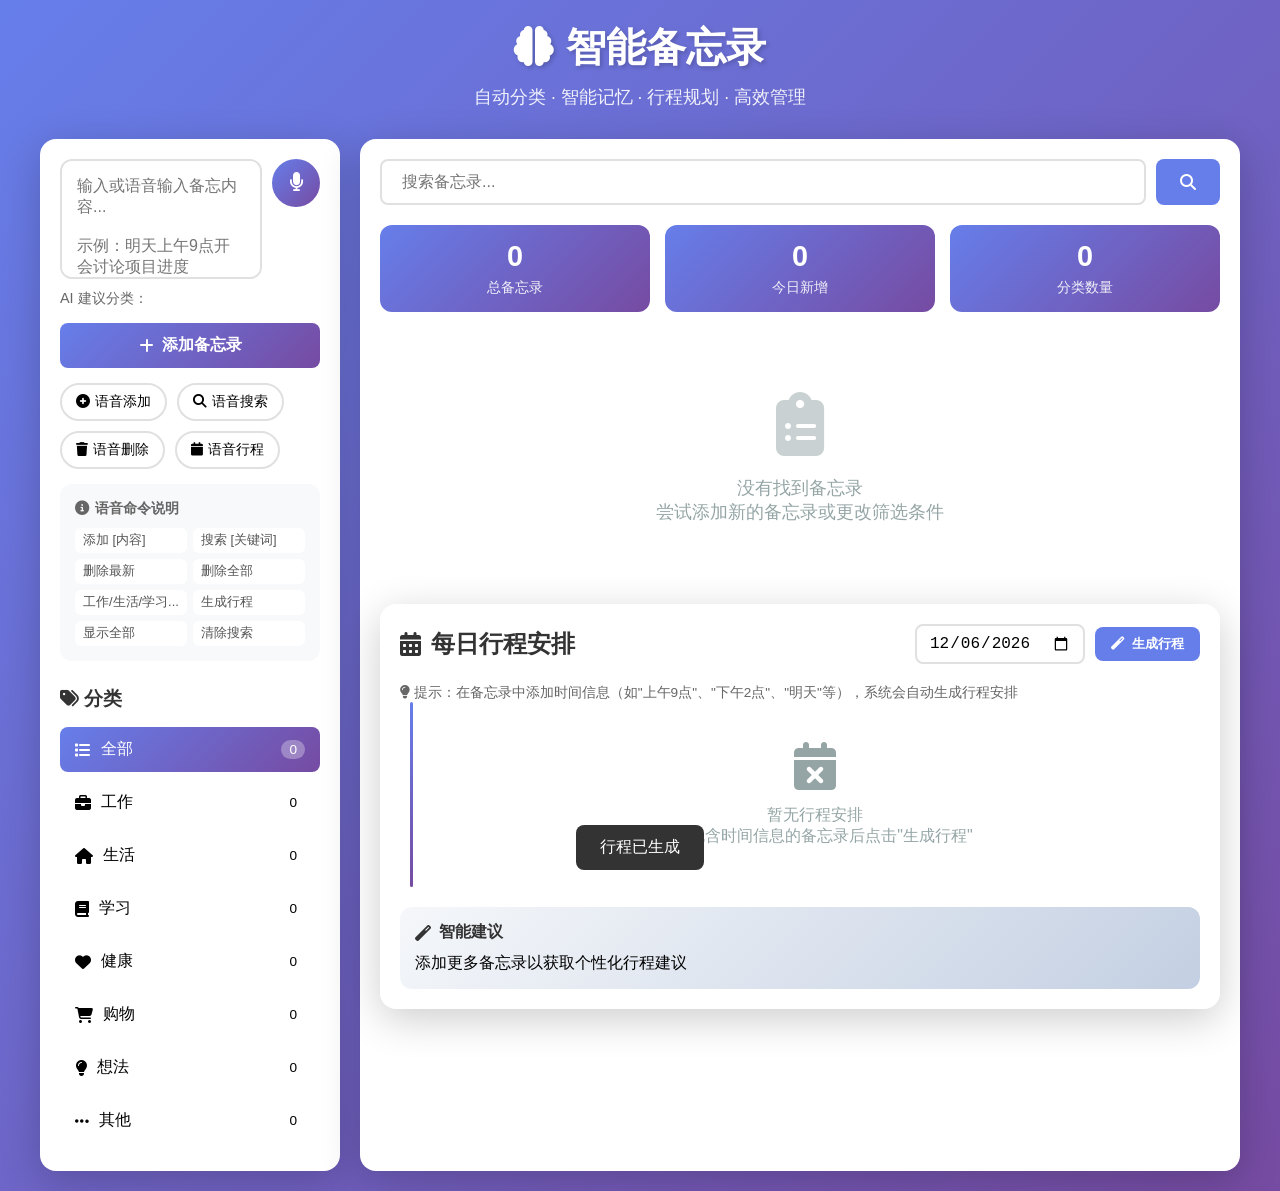
==== commit 49297993: "Add files via upload" ====
--- a/memo-app/index.html
+++ b/memo-app/index.html
@@ -325,6 +325,131 @@
             background: #a8a8a8;
         }
 
+        /* 语音控制样式 */
+        .voice-btn {
+            width: 48px;
+            height: 48px;
+            border-radius: 50%;
+            border: none;
+            background: linear-gradient(135deg, #667eea 0%, #764ba2 100%);
+            color: white;
+            font-size: 1.2rem;
+            cursor: pointer;
+            transition: all 0.3s ease;
+            display: flex;
+            align-items: center;
+            justify-content: center;
+            position: relative;
+        }
+
+        .voice-btn:hover {
+            transform: scale(1.1);
+            box-shadow: 0 5px 20px rgba(102, 126, 234, 0.4);
+        }
+
+        .voice-btn.listening {
+            animation: pulse 1.5s ease-in-out infinite;
+            background: linear-gradient(135deg, #e74c3c 0%, #c0392b 100%);
+        }
+
+        @keyframes pulse {
+            0%, 100% { box-shadow: 0 0 0 0 rgba(231, 76, 60, 0.4); }
+            50% { box-shadow: 0 0 0 15px rgba(231, 76, 60, 0); }
+        }
+
+        .voice-toolbar {
+            display: flex;
+            gap: 10px;
+            margin-top: 15px;
+            flex-wrap: wrap;
+        }
+
+        .voice-cmd-btn {
+            padding: 8px 14px;
+            border: 2px solid #e0e0e0;
+            border-radius: 20px;
+            background: white;
+            font-size: 0.85rem;
+            cursor: pointer;
+            transition: all 0.3s ease;
+            display: flex;
+            align-items: center;
+            gap: 5px;
+        }
+
+        .voice-cmd-btn:hover {
+            border-color: #667eea;
+            color: #667eea;
+        }
+
+        .voice-status {
+            margin-top: 10px;
+            padding: 10px 15px;
+            border-radius: 10px;
+            font-size: 0.9rem;
+            display: none;
+            align-items: center;
+            gap: 8px;
+        }
+
+        .voice-status.show {
+            display: flex;
+        }
+
+        .voice-status.listening {
+            background: #fdeaea;
+            color: #e74c3c;
+        }
+
+        .voice-status.success {
+            background: #e8f8f5;
+            color: #2ecc71;
+        }
+
+        .voice-status i {
+            font-size: 1rem;
+        }
+
+        .voice-input-row {
+            display: flex;
+            gap: 10px;
+            align-items: flex-start;
+        }
+
+        .voice-input-row textarea {
+            flex: 1;
+        }
+
+        .voice-commands-panel {
+            background: #f8f9fa;
+            border-radius: 12px;
+            padding: 15px;
+            margin-top: 15px;
+        }
+
+        .voice-commands-panel h4 {
+            font-size: 0.9rem;
+            color: #666;
+            margin-bottom: 10px;
+            display: flex;
+            align-items: center;
+            gap: 6px;
+        }
+
+        .voice-commands-list {
+            display: grid;
+            grid-template-columns: 1fr 1fr;
+            gap: 6px;
+            font-size: 0.8rem;
+            color: #555;
+        }
+
+        .voice-commands-list span {
+            padding: 4px 8px;
+            background: white;
+            border-radius: 6px;
+        }
+
         /* 提示框 */
         .toast {
             position: fixed;
@@ -603,13 +728,49 @@
             <!-- 左侧面板 -->
             <aside class="sidebar">
                 <div class="input-area">
-                    <textarea id="memoInput" placeholder="输入你的备忘内容...&#10;&#10;示例：明天上午9点开会讨论项目进度"></textarea>
+                    <div class="voice-input-row">
+                        <textarea id="memoInput" placeholder="输入或语音输入备忘内容...&#10;&#10;示例：明天上午9点开会讨论项目进度"></textarea>
+                        <button class="voice-btn" id="voiceBtn" onclick="toggleVoiceInput()" title="语音输入">
+                            <i class="fas fa-microphone"></i>
+                        </button>
+                    </div>
+                    <div class="voice-status" id="voiceStatus">
+                        <i class="fas fa-circle-notch fa-spin"></i>
+                        <span id="voiceStatusText">正在聆听...</span>
+                    </div>
                     <div class="category-suggestion" id="categorySuggestion">
                         <span class="suggestion-label">AI 建议分类：</span>
                     </div>
                     <button class="btn btn-primary" onclick="addMemo()">
                         <i class="fas fa-plus"></i> 添加备忘录
                     </button>
+                    <div class="voice-toolbar">
+                        <button class="voice-cmd-btn" onclick="startVoiceCommand('添加')">
+                            <i class="fas fa-plus-circle"></i> 语音添加
+                        </button>
+                        <button class="voice-cmd-btn" onclick="startVoiceCommand('搜索')">
+                            <i class="fas fa-search"></i> 语音搜索
+                        </button>
+                        <button class="voice-cmd-btn" onclick="startVoiceCommand('删除')">
+                            <i class="fas fa-trash"></i> 语音删除
+                        </button>
+                        <button class="voice-cmd-btn" onclick="startVoiceCommand('行程')">
+                            <i class="fas fa-calendar"></i> 语音行程
+                        </button>
+                    </div>
+                    <div class="voice-commands-panel">
+                        <h4><i class="fas fa-info-circle"></i> 语音命令说明</h4>
+                        <div class="voice-commands-list">
+                            <span>添加 [内容]</span>
+                            <span>搜索 [关键词]</span>
+                            <span>删除最新</span>
+                            <span>删除全部</span>
+                            <span>工作/生活/学习...</span>
+                            <span>生成行程</span>
+                            <span>显示全部</span>
+                            <span>清除搜索</span>
+                        </div>
+                    </div>
                 </div>
 
                 <h3 style="margin-bottom: 15px; color: #333;">
@@ -1359,6 +1520,251 @@
             showCategorySuggestions(e.target.value);
         });
 
+        // ==================== 语音控制功能 ====================
+        
+        // 检查浏览器是否支持语音识别
+        const SpeechRecognition = window.SpeechRecognition || window.webkitSpeechRecognition;
+        let recognition = null;
+        let isListening = false;
+        let currentVoiceMode = 'input'; // 'input', '添加', '搜索', '删除', '行程'
+
+        if (SpeechRecognition) {
+            recognition = new SpeechRecognition();
+            recognition.lang = 'zh-CN';
+            recognition.continuous = false;
+            recognition.interimResults = true;
+
+            recognition.onstart = () => {
+                isListening = true;
+                document.getElementById('voiceBtn').classList.add('listening');
+                showVoiceStatus('正在聆听...', 'listening');
+            };
+
+            recognition.onend = () => {
+                isListening = false;
+                document.getElementById('voiceBtn').classList.remove('listening');
+                hideVoiceStatus();
+            };
+
+            recognition.onerror = (event) => {
+                isListening = false;
+                document.getElementById('voiceBtn').classList.remove('listening');
+                const errorMessages = {
+                    'no-speech': '未检测到语音，请重试',
+                    'audio-capture': '未找到麦克风，请检查设备',
+                    'not-allowed': '请允许使用麦克风权限',
+                    'network': '网络错误，请检查网络连接'
+                };
+                const msg = errorMessages[event.error] || '语音识别出错';
+                showToast(msg);
+                hideVoiceStatus();
+            };
+
+            recognition.onresult = (event) => {
+                let finalTranscript = '';
+                let interimTranscript = '';
+
+                for (let i = event.resultIndex; i < event.results.length; i++) {
+                    const transcript = event.results[i][0].transcript;
+                    if (event.results[i].isFinal) {
+                        finalTranscript += transcript;
+                    } else {
+                        interimTranscript += transcript;
+                    }
+                }
+
+                // 显示实时识别结果
+                if (interimTranscript) {
+                    showVoiceStatus(`识别中: ${interimTranscript}`, 'listening');
+                }
+
+                // 处理最终识别结果
+                if (finalTranscript) {
+                    processVoiceResult(finalTranscript.trim());
+                }
+            };
+        }
+
+        // 切换语音输入
+        function toggleVoiceInput() {
+            if (!SpeechRecognition) {
+                showToast('您的浏览器不支持语音识别，请使用 Chrome 或 Edge');
+                return;
+            }
+
+            if (isListening) {
+                recognition.stop();
+            } else {
+                currentVoiceMode = 'input';
+                recognition.start();
+            }
+        }
+
+        // 开始语音命令
+        function startVoiceCommand(mode) {
+            if (!SpeechRecognition) {
+                showToast('您的浏览器不支持语音识别，请使用 Chrome 或 Edge');
+                return;
+            }
+
+            if (isListening) {
+                recognition.stop();
+            }
+
+            currentVoiceMode = mode;
+            const modeNames = {
+                '添加': '请说出要添加的备忘内容',
+                '搜索': '请说出要搜索的关键词',
+                '删除': '请说出: 删除最新 / 删除全部',
+                '行程': '请说"生成行程"或指定日期'
+            };
+            showVoiceStatus(modeNames[mode], 'listening');
+            
+            setTimeout(() => {
+                recognition.start();
+            }, 300);
+        }
+
+        // 处理语音识别结果
+        function processVoiceResult(text) {
+            showVoiceStatus(`识别结果: ${text}`, 'success');
+
+            switch (currentVoiceMode) {
+                case 'input':
+                    // 直接填入输入框
+                    const input = document.getElementById('memoInput');
+                    input.value = text;
+                    showCategorySuggestions(text);
+                    showToast('语音已识别，请点击添加');
+                    break;
+
+                case '添加':
+                    // 直接添加备忘录
+                    document.getElementById('memoInput').value = text;
+                    addMemo();
+                    break;
+
+                case '搜索':
+                    // 执行搜索
+                    document.getElementById('searchInput').value = text;
+                    searchMemos();
+                    showToast(`正在搜索: ${text}`);
+                    break;
+
+                case '删除':
+                    // 处理删除命令
+                    handleDeleteCommand(text);
+                    break;
+
+                case '行程':
+                    // 处理行程命令
+                    handleScheduleCommand(text);
+                    break;
+            }
+
+            setTimeout(() => hideVoiceStatus(), 3000);
+        }
+
+        // 处理删除命令
+        function handleDeleteCommand(text) {
+            if (text.includes('最新') || text.includes('最近')) {
+                if (memos.length > 0) {
+                    deleteMemo(memos[0].id);
+                } else {
+                    showToast('没有可删除的备忘录');
+                }
+            } else if (text.includes('全部') || text.includes('所有') || text.includes('清空')) {
+                if (memos.length > 0 && confirm('确定要删除所有备忘录吗？')) {
+                    memos = [];
+                    saveMemos();
+                    renderMemos();
+                    updateStats();
+                    updateCategoryCounts();
+                    generateSchedule();
+                    showToast('已清空所有备忘录');
+                }
+            } else {
+                // 尝试根据内容匹配删除
+                const matched = memos.find(m => m.content.includes(text.replace('删除', '').trim()));
+                if (matched) {
+                    deleteMemo(matched.id);
+                } else {
+                    showToast('未找到匹配的备忘录，请说"删除最新"或"删除全部"');
+                }
+            }
+        }
+
+        // 处理行程命令
+        function handleScheduleCommand(text) {
+            if (text.includes('生成') || text.includes('行程') || text.includes('安排')) {
+                generateSchedule();
+                showToast('行程已生成');
+            } else if (text.includes('明天')) {
+                const date = new Date();
+                date.setDate(date.getDate() + 1);
+                document.getElementById('scheduleDate').value = date.toISOString().split('T')[0];
+                generateSchedule();
+                showToast('已生成明天的行程');
+            } else if (text.includes('后天')) {
+                const date = new Date();
+                date.setDate(date.getDate() + 2);
+                document.getElementById('scheduleDate').value = date.toISOString().split('T')[0];
+                generateSchedule();
+                showToast('已生成后天的行程');
+            } else {
+                generateSchedule();
+                showToast('行程已生成');
+            }
+        }
+
+        // 显示语音状态
+        function showVoiceStatus(text, type) {
+            const status = document.getElementById('voiceStatus');
+            const statusText = document.getElementById('voiceStatusText');
+            statusText.textContent = text;
+            status.className = `voice-status show ${type}`;
+        }
+
+        // 隐藏语音状态
+        function hideVoiceStatus() {
+            document.getElementById('voiceStatus').classList.remove('show');
+        }
+
+        // 添加全局语音命令监听（可随时说出分类名称切换）
+        const categoryKeywords = {
+            '工作': 'work',
+            '生活': 'life',
+            '学习': 'study',
+            '健康': 'health',
+            '购物': 'shopping',
+            '想法': 'idea',
+            '其他': 'other',
+            '全部': 'all',
+            '所有': 'all'
+        };
+
+        // 在输入模式下也支持快捷命令
+        function checkQuickCommand(text) {
+            // 检查是否是分类切换命令
+            for (const [keyword, category] of Object.entries(categoryKeywords)) {
+                if (text === keyword || text.includes(`显示${keyword}`) || text.includes(`查看${keyword}`)) {
+                    filterByCategory(category);
+                    showToast(`已切换到${keyword}分类`);
+                    return true;
+                }
+            }
+
+            // 清除搜索
+            if (text.includes('清除搜索') || text.includes('取消搜索') || text === '清除') {
+                document.getElementById('searchInput').value = '';
+                searchMemos();
+                showToast('已清除搜索');
+                return true;
+            }
+
+            return false;
+        }
+
         // 初始化
         initDatePicker();
         renderMemos();
